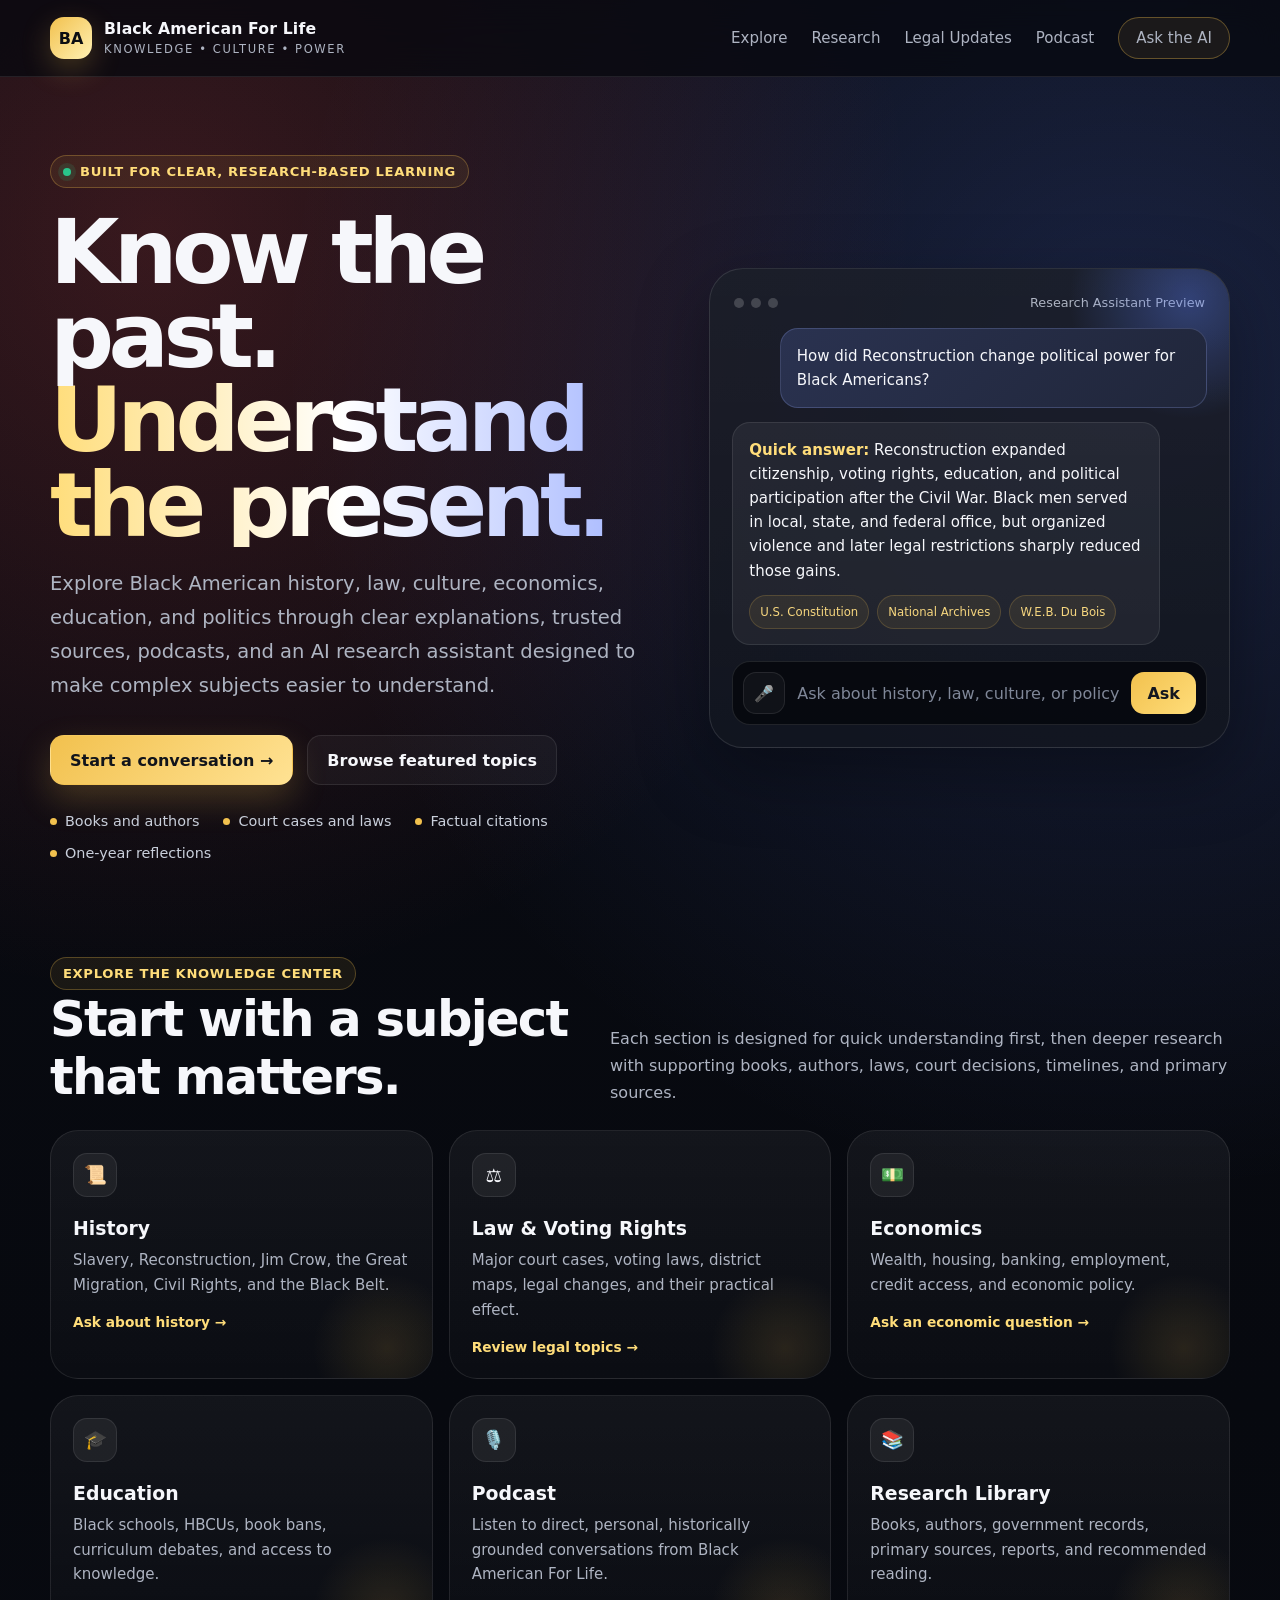
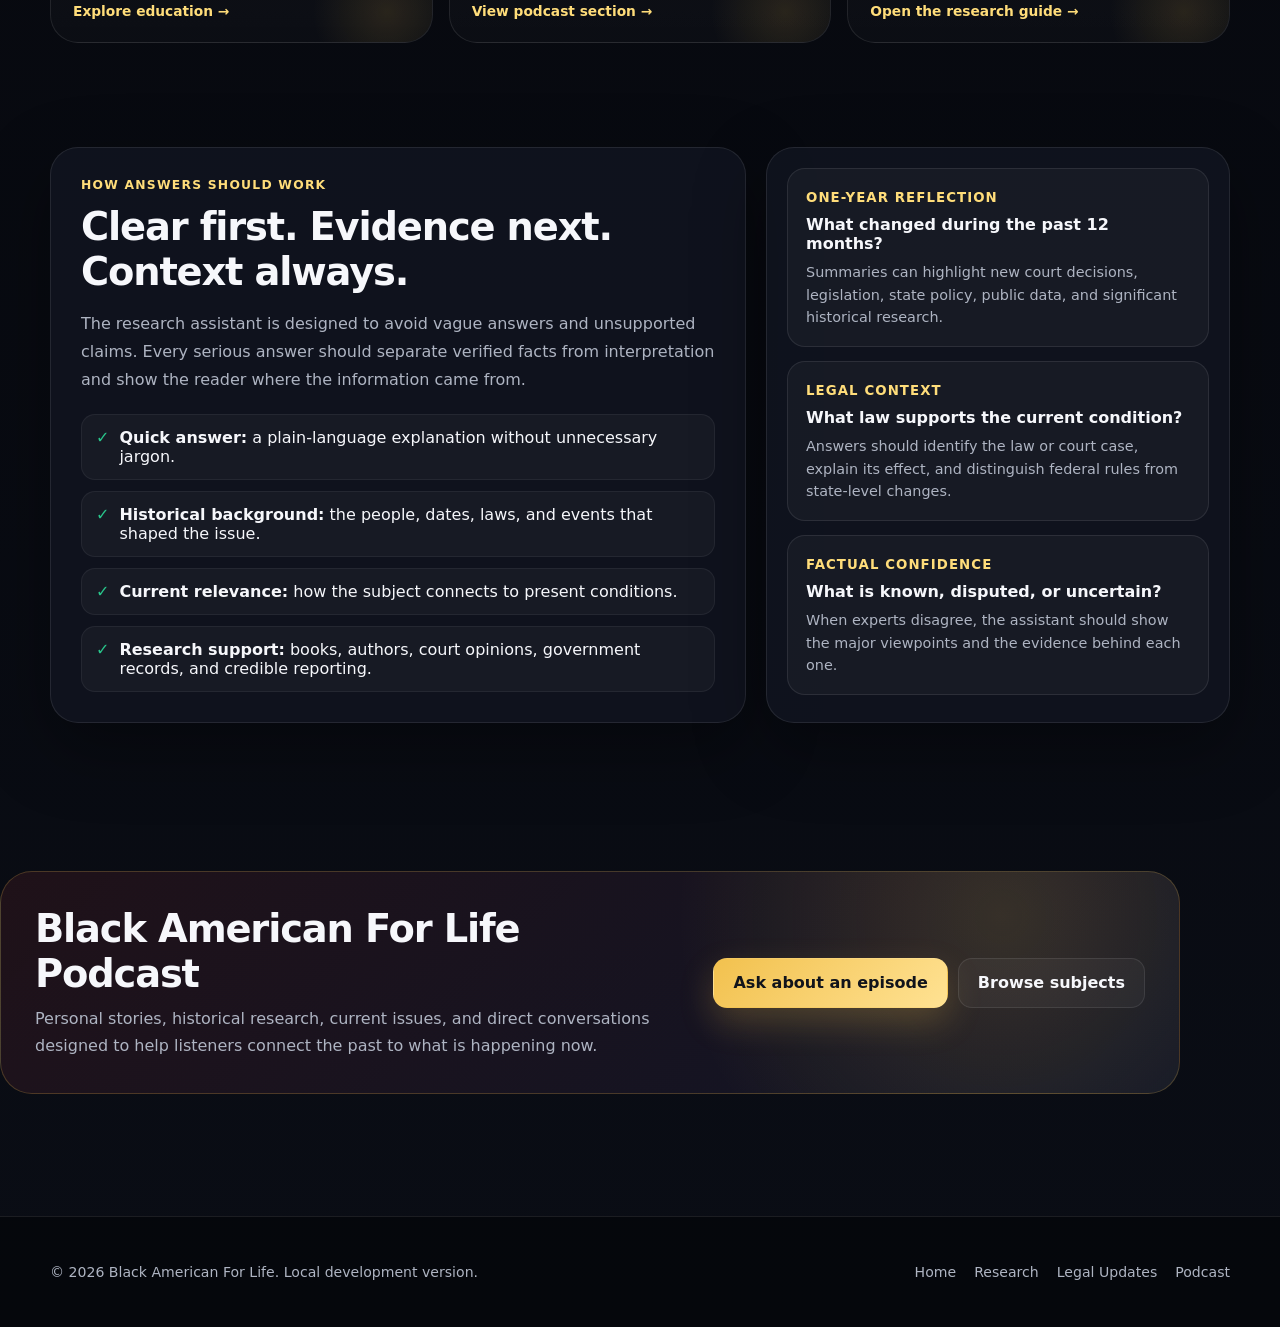
==== index.html @ 3a3b446d "initial ba4l website" ====
<!DOCTYPE html>
<html lang="en">
<head>
    <meta charset="UTF-8">
    <meta name="viewport" content="width=device-width, initial-scale=1.0">
    <meta name="description" content="Black American For Life — history, research, podcasts, law, culture, and community learning.">
    <title>Black American For Life</title>

    <style>
        :root {
            --bg: #07090f;
            --panel: rgba(17, 20, 31, 0.88);
            --panel-strong: #11141f;
            --panel-soft: #151928;
            --text: #f6f7fb;
            --muted: #aeb4c2;
            --gold: #f2c14e;
            --gold-2: #ffdd7a;
            --red: #e24a4a;
            --green: #29c58b;
            --blue: #5f83ff;
            --line: rgba(255, 255, 255, 0.09);
            --shadow: 0 24px 70px rgba(0, 0, 0, 0.35);
            --radius-lg: 28px;
            --radius-md: 18px;
            --radius-sm: 12px;
        }

        * { box-sizing: border-box; }
        html { scroll-behavior: smooth; }

        body {
            margin: 0;
            min-height: 100vh;
            color: var(--text);
            font-family: Inter, ui-sans-serif, system-ui, -apple-system, BlinkMacSystemFont, "Segoe UI", sans-serif;
            background:
                radial-gradient(circle at 12% 8%, rgba(226, 74, 74, 0.22), transparent 26%),
                radial-gradient(circle at 88% 12%, rgba(95, 131, 255, 0.20), transparent 30%),
                linear-gradient(180deg, #090b12 0%, #07090f 48%, #0a0d15 100%);
            overflow-x: hidden;
        }

        body::before {
            content: "";
            position: fixed;
            inset: 0;
            pointer-events: none;
            opacity: 0.20;
            background-image:
                linear-gradient(rgba(255,255,255,0.025) 1px, transparent 1px),
                linear-gradient(90deg, rgba(255,255,255,0.025) 1px, transparent 1px);
            background-size: 34px 34px;
            mask-image: linear-gradient(to bottom, black, transparent 82%);
        }

        a { color: inherit; }
        button, input, textarea { font: inherit; }
        button { cursor: pointer; }

        .site-shell {
            width: min(1180px, calc(100% - 32px));
            margin: 0 auto;
        }

        .topbar {
            position: sticky;
            top: 0;
            z-index: 50;
            backdrop-filter: blur(18px);
            background: rgba(7, 9, 15, 0.76);
            border-bottom: 1px solid var(--line);
        }

        .nav-wrap {
            min-height: 76px;
            display: flex;
            align-items: center;
            justify-content: space-between;
            gap: 24px;
        }

        .brand {
            display: flex;
            align-items: center;
            gap: 12px;
            text-decoration: none;
            min-width: 0;
        }

        .brand-mark {
            width: 42px;
            height: 42px;
            border-radius: 14px;
            display: grid;
            place-items: center;
            font-weight: 900;
            color: #0b0d12;
            background: linear-gradient(135deg, var(--gold), #fff1b3);
            box-shadow: 0 10px 30px rgba(242, 193, 78, 0.24);
        }

        .brand-copy {
            display: flex;
            flex-direction: column;
            line-height: 1.05;
        }

        .brand-copy strong {
            font-size: 0.98rem;
            letter-spacing: 0.01em;
        }

        .brand-copy span {
            margin-top: 5px;
            font-size: 0.72rem;
            color: var(--muted);
            letter-spacing: 0.14em;
            text-transform: uppercase;
        }

        .nav-links {
            display: flex;
            align-items: center;
            gap: 24px;
        }

        .nav-links a {
            color: var(--muted);
            text-decoration: none;
            font-size: 0.94rem;
            transition: 0.2s ease;
        }

        .nav-links a:hover { color: var(--text); }

        .nav-button {
            border: 1px solid rgba(242, 193, 78, 0.34);
            color: var(--gold-2);
            background: rgba(242, 193, 78, 0.08);
            border-radius: 999px;
            padding: 11px 17px;
        }

        .hero { padding: 78px 0 44px; }

        .hero-grid {
            display: grid;
            grid-template-columns: 1.08fr 0.92fr;
            align-items: center;
            gap: 48px;
        }

        .eyebrow {
            display: inline-flex;
            align-items: center;
            gap: 9px;
            padding: 8px 12px;
            border: 1px solid rgba(242, 193, 78, 0.28);
            background: rgba(242, 193, 78, 0.08);
            border-radius: 999px;
            color: var(--gold-2);
            font-size: 0.82rem;
            font-weight: 700;
            letter-spacing: 0.05em;
            text-transform: uppercase;
        }

        .eyebrow-dot {
            width: 8px;
            height: 8px;
            border-radius: 50%;
            background: var(--green);
            box-shadow: 0 0 0 5px rgba(41, 197, 139, 0.13);
        }

        h1 {
            margin: 22px 0 20px;
            font-size: clamp(3rem, 7vw, 6.6rem);
            line-height: 0.94;
            letter-spacing: -0.062em;
            max-width: 880px;
        }

        .headline-highlight {
            display: block;
            color: transparent;
            background: linear-gradient(90deg, var(--gold-2), #ffffff 48%, #9eb1ff 100%);
            background-clip: text;
            -webkit-background-clip: text;
        }

        .hero-copy p {
            max-width: 690px;
            color: var(--muted);
            font-size: clamp(1rem, 2vw, 1.22rem);
            line-height: 1.75;
            margin: 0;
        }

        .hero-actions {
            display: flex;
            flex-wrap: wrap;
            gap: 14px;
            margin-top: 32px;
        }

        .primary-button,
        .secondary-button {
            min-height: 50px;
            border-radius: 14px;
            padding: 0 19px;
            border: 1px solid transparent;
            display: inline-flex;
            align-items: center;
            justify-content: center;
            gap: 10px;
            text-decoration: none;
            font-weight: 800;
            transition: 0.22s ease;
        }

        .primary-button {
            color: #11141b;
            background: linear-gradient(135deg, var(--gold), #ffe293);
            box-shadow: 0 14px 34px rgba(242, 193, 78, 0.22);
        }

        .primary-button:hover { transform: translateY(-2px); }

        .secondary-button {
            color: var(--text);
            background: rgba(255, 255, 255, 0.04);
            border-color: var(--line);
        }

        .secondary-button:hover { background: rgba(255, 255, 255, 0.08); }

        .mini-proof {
            display: flex;
            flex-wrap: wrap;
            gap: 16px 24px;
            margin-top: 28px;
            color: #c9cfdb;
            font-size: 0.9rem;
        }

        .mini-proof span {
            display: inline-flex;
            align-items: center;
            gap: 8px;
        }

        .mini-proof i {
            width: 7px;
            height: 7px;
            border-radius: 50%;
            background: var(--gold);
        }

        .spotlight-card {
            position: relative;
            border: 1px solid rgba(255, 255, 255, 0.11);
            border-radius: 34px;
            background:
                linear-gradient(180deg, rgba(255,255,255,0.055), rgba(255,255,255,0.018)),
                rgba(13, 16, 26, 0.82);
            box-shadow: var(--shadow);
            padding: 22px;
            overflow: hidden;
        }

        .spotlight-card::before {
            content: "";
            position: absolute;
            width: 260px;
            height: 260px;
            right: -90px;
            top: -100px;
            border-radius: 50%;
            background: radial-gradient(circle, rgba(95, 131, 255, 0.35), transparent 65%);
        }

        .window-bar {
            display: flex;
            align-items: center;
            justify-content: space-between;
            gap: 16px;
            padding: 4px 2px 18px;
        }

        .window-dots { display: flex; gap: 7px; }

        .window-dots span {
            width: 10px;
            height: 10px;
            border-radius: 50%;
            background: rgba(255,255,255,0.18);
        }

        .window-status {
            color: var(--muted);
            font-size: 0.8rem;
        }

        .chat-preview {
            position: relative;
            z-index: 2;
            display: grid;
            gap: 14px;
        }

        .message {
            max-width: 90%;
            border-radius: 18px;
            padding: 15px 16px;
            line-height: 1.6;
            font-size: 0.94rem;
        }

        .message.user {
            justify-self: end;
            background: linear-gradient(135deg, #2a3250, #20263a);
            border: 1px solid rgba(158,177,255,0.22);
        }

        .message.ai {
            justify-self: start;
            background: rgba(255,255,255,0.055);
            border: 1px solid var(--line);
        }

        .message.ai strong { color: var(--gold-2); }

        .source-line {
            display: flex;
            flex-wrap: wrap;
            gap: 8px;
            margin-top: 12px;
        }

        .source-chip {
            display: inline-flex;
            align-items: center;
            padding: 7px 10px;
            border-radius: 999px;
            background: rgba(242,193,78,0.08);
            border: 1px solid rgba(242,193,78,0.18);
            color: #f7d77f;
            font-size: 0.73rem;
        }

        .chat-dock {
            margin-top: 16px;
            display: grid;
            grid-template-columns: auto 1fr auto;
            gap: 10px;
            align-items: center;
            border: 1px solid rgba(255,255,255,0.11);
            border-radius: 18px;
            background: rgba(6,8,14,0.88);
            padding: 10px;
        }

        .icon-button {
            width: 42px;
            height: 42px;
            display: grid;
            place-items: center;
            border-radius: 13px;
            border: 1px solid var(--line);
            background: rgba(255,255,255,0.04);
            color: var(--text);
        }

        .chat-dock input {
            width: 100%;
            min-width: 0;
            border: 0;
            outline: 0;
            color: var(--text);
            background: transparent;
        }

        .chat-dock input::placeholder { color: #7f8798; }

        .send-button {
            border: 0;
            min-height: 42px;
            border-radius: 13px;
            padding: 0 16px;
            color: #14171f;
            font-weight: 900;
            background: linear-gradient(135deg, var(--gold), var(--gold-2));
        }

        .section { padding: 52px 0; }

        .section-header {
            display: flex;
            align-items: end;
            justify-content: space-between;
            gap: 24px;
            margin-bottom: 24px;
        }

        .section-header h2 {
            margin: 0;
            font-size: clamp(1.8rem, 4vw, 3.1rem);
            letter-spacing: -0.035em;
        }

        .section-header p {
            max-width: 620px;
            color: var(--muted);
            line-height: 1.7;
            margin: 0;
        }

        .topic-grid {
            display: grid;
            grid-template-columns: repeat(3, 1fr);
            gap: 16px;
        }

        .topic-card {
            position: relative;
            min-height: 218px;
            padding: 22px;
            border-radius: var(--radius-lg);
            border: 1px solid var(--line);
            background: linear-gradient(180deg, rgba(255,255,255,0.05), rgba(255,255,255,0.02));
            overflow: hidden;
            transition: transform 0.22s ease, border-color 0.22s ease;
        }

        .topic-card:hover {
            transform: translateY(-5px);
            border-color: rgba(242,193,78,0.30);
        }

        .topic-card::after {
            content: "";
            position: absolute;
            right: -30px;
            bottom: -45px;
            width: 150px;
            height: 150px;
            border-radius: 50%;
            background: radial-gradient(circle, rgba(242,193,78,0.12), transparent 70%);
        }

        .topic-icon {
            width: 44px;
            height: 44px;
            border-radius: 14px;
            display: grid;
            place-items: center;
            background: rgba(255,255,255,0.06);
            border: 1px solid var(--line);
            font-size: 1.15rem;
        }

        .topic-card h3 {
            margin: 20px 0 9px;
            font-size: 1.18rem;
        }

        .topic-card p {
            margin: 0;
            color: var(--muted);
            line-height: 1.65;
            font-size: 0.94rem;
        }

        .topic-card a {
            display: inline-flex;
            margin-top: 16px;
            color: var(--gold-2);
            font-weight: 800;
            font-size: 0.86rem;
            text-decoration: none;
        }

        .feature-layout {
            display: grid;
            grid-template-columns: 1.2fr 0.8fr;
            gap: 20px;
        }

        .feature-panel {
            border: 1px solid var(--line);
            border-radius: var(--radius-lg);
            background: var(--panel);
            box-shadow: var(--shadow);
            overflow: hidden;
        }

        .feature-main { padding: 30px; }

        .feature-main .label {
            color: var(--gold-2);
            font-weight: 900;
            letter-spacing: 0.1em;
            text-transform: uppercase;
            font-size: 0.77rem;
        }

        .feature-main h3 {
            margin: 12px 0 13px;
            font-size: clamp(1.6rem, 3vw, 2.5rem);
            letter-spacing: -0.03em;
        }

        .feature-main p {
            color: var(--muted);
            line-height: 1.75;
        }

        .feature-list {
            display: grid;
            gap: 11px;
            margin-top: 20px;
        }

        .feature-list div {
            display: flex;
            gap: 10px;
            align-items: start;
            padding: 13px 14px;
            border-radius: 14px;
            background: rgba(255,255,255,0.035);
            border: 1px solid rgba(255,255,255,0.06);
        }

        .feature-list b { color: var(--green); }

        .update-stack {
            display: grid;
            gap: 14px;
            padding: 20px;
        }

        .update-card {
            border: 1px solid var(--line);
            border-radius: 18px;
            background: rgba(255,255,255,0.035);
            padding: 18px;
        }

        .update-card small {
            color: var(--gold-2);
            font-weight: 800;
            text-transform: uppercase;
            letter-spacing: 0.08em;
        }

        .update-card h4 {
            margin: 9px 0 8px;
            font-size: 1rem;
        }

        .update-card p {
            margin: 0;
            color: var(--muted);
            line-height: 1.55;
            font-size: 0.9rem;
        }

        .newsletter {
            margin: 44px 0 70px;
            border: 1px solid rgba(242,193,78,0.22);
            border-radius: 32px;
            padding: 34px;
            background:
                radial-gradient(circle at 85% 20%, rgba(242,193,78,0.16), transparent 32%),
                linear-gradient(135deg, rgba(226,74,74,0.10), rgba(95,131,255,0.08));
            display: grid;
            grid-template-columns: 1fr auto;
            align-items: center;
            gap: 28px;
        }

        .newsletter h2 {
            margin: 0 0 10px;
            font-size: clamp(1.7rem, 3vw, 2.7rem);
            letter-spacing: -0.03em;
        }

        .newsletter p {
            margin: 0;
            color: var(--muted);
            line-height: 1.65;
        }

        .newsletter-actions {
            display: flex;
            gap: 10px;
            flex-wrap: wrap;
        }

        footer {
            border-top: 1px solid var(--line);
            background: rgba(4, 6, 10, 0.74);
        }

        .footer-wrap {
            min-height: 110px;
            display: flex;
            justify-content: space-between;
            align-items: center;
            gap: 24px;
            color: var(--muted);
            font-size: 0.88rem;
        }

        .footer-links {
            display: flex;
            flex-wrap: wrap;
            gap: 18px;
        }

        .footer-links a {
            color: var(--muted);
            text-decoration: none;
        }

        .toast {
            position: fixed;
            right: 20px;
            bottom: 20px;
            max-width: 360px;
            padding: 14px 16px;
            border-radius: 14px;
            background: #141824;
            color: var(--text);
            border: 1px solid var(--line);
            box-shadow: var(--shadow);
            transform: translateY(120px);
            opacity: 0;
            transition: 0.25s ease;
            z-index: 100;
        }

        .toast.show {
            transform: translateY(0);
            opacity: 1;
        }

        @media (max-width: 980px) {
            .hero-grid, .feature-layout { grid-template-columns: 1fr; }
            .hero { padding-top: 54px; }
            .topic-grid { grid-template-columns: repeat(2, 1fr); }
            .newsletter { grid-template-columns: 1fr; }
        }

        @media (max-width: 760px) {
            .nav-links a:not(.nav-button) { display: none; }
            .brand-copy span { display: none; }
            .section-header { align-items: start; flex-direction: column; }
            .topic-grid { grid-template-columns: 1fr; }
            h1 { font-size: clamp(3rem, 16vw, 5rem); }
            .hero-actions { align-items: stretch; flex-direction: column; }
            .primary-button, .secondary-button { width: 100%; }
            .newsletter { padding: 25px; }
            .newsletter-actions { flex-direction: column; }
            .newsletter-actions a { width: 100%; }
            .footer-wrap {
                padding: 26px 0;
                align-items: flex-start;
                flex-direction: column;
            }
        }

        @media (max-width: 520px) {
            .site-shell { width: min(100% - 22px, 1180px); }
            .spotlight-card { padding: 14px; border-radius: 24px; }
            .message { max-width: 96%; }
            .chat-dock { grid-template-columns: auto 1fr; }
            .send-button {
                grid-column: 1 / -1;
                width: 100%;
            }
            .feature-main { padding: 22px; }
        }
    </style>
</head>

<body>
    <header class="topbar">
        <div class="site-shell nav-wrap">
            <a class="brand" href="#top" aria-label="Black American For Life home">
                <div class="brand-mark">BA</div>
                <div class="brand-copy">
                    <strong>Black American For Life</strong>
                    <span>Knowledge • Culture • Power</span>
                </div>
            </a>

            <nav class="nav-links" aria-label="Main navigation">
                <a href="#explore">Explore</a>
                <a href="#research">Research</a>
                <a href="#updates">Legal Updates</a>
                <a href="#podcast">Podcast</a>
                <a class="nav-button" href="#assistant">Ask the AI</a>
            </nav>
        </div>
    </header>

    <main id="top">
        <section class="hero">
            <div class="site-shell hero-grid">
                <div class="hero-copy">
                    <div class="eyebrow">
                        <span class="eyebrow-dot"></span>
                        Built for clear, research-based learning
                    </div>

                    <h1>
                        Know the past.
                        <span class="headline-highlight">Understand the present.</span>
                    </h1>

                    <p>
                        Explore Black American history, law, culture, economics, education, and politics through clear explanations, trusted sources, podcasts, and an AI research assistant designed to make complex subjects easier to understand.
                    </p>

                    <div class="hero-actions">
                        <a class="primary-button" href="#assistant">Start a conversation →</a>
                        <a class="secondary-button" href="#explore">Browse featured topics</a>
                    </div>

                    <div class="mini-proof">
                        <span><i></i> Books and authors</span>
                        <span><i></i> Court cases and laws</span>
                        <span><i></i> Factual citations</span>
                        <span><i></i> One-year reflections</span>
                    </div>
                </div>

                <div class="spotlight-card" id="assistant">
                    <div class="window-bar">
                        <div class="window-dots">
                            <span></span><span></span><span></span>
                        </div>
                        <div class="window-status">Research Assistant Preview</div>
                    </div>

                    <div class="chat-preview">
                        <div class="message user">
                            How did Reconstruction change political power for Black Americans?
                        </div>

                        <div class="message ai">
                            <strong>Quick answer:</strong> Reconstruction expanded citizenship, voting rights, education, and political participation after the Civil War. Black men served in local, state, and federal office, but organized violence and later legal restrictions sharply reduced those gains.
                            <div class="source-line">
                                <span class="source-chip">U.S. Constitution</span>
                                <span class="source-chip">National Archives</span>
                                <span class="source-chip">W.E.B. Du Bois</span>
                            </div>
                        </div>
                    </div>

                    <div class="chat-dock">
                        <button class="icon-button" id="voiceButton" type="button" aria-label="Use voice input">🎤</button>
                        <input id="questionInput" type="text" placeholder="Ask about history, law, culture, or policy...">
                        <button class="send-button" id="askButton" type="button">Ask</button>
                    </div>
                </div>
            </div>
        </section>

        <section class="section" id="explore">
            <div class="site-shell">
                <div class="section-header">
                    <div>
                        <div class="eyebrow">Explore the knowledge center</div>
                        <h2>Start with a subject that matters.</h2>
                    </div>
                    <p>
                        Each section is designed for quick understanding first, then deeper research with supporting books, authors, laws, court decisions, timelines, and primary sources.
                    </p>
                </div>

                <div class="topic-grid">
                    <article class="topic-card">
                        <div class="topic-icon">📜</div>
                        <h3>History</h3>
                        <p>Slavery, Reconstruction, Jim Crow, the Great Migration, Civil Rights, and the Black Belt.</p>
                        <a href="#assistant">Ask about history →</a>
                    </article>

                    <article class="topic-card">
                        <div class="topic-icon">⚖️</div>
                        <h3>Law & Voting Rights</h3>
                        <p>Major court cases, voting laws, district maps, legal changes, and their practical effect.</p>
                        <a href="#updates">Review legal topics →</a>
                    </article>

                    <article class="topic-card">
                        <div class="topic-icon">💵</div>
                        <h3>Economics</h3>
                        <p>Wealth, housing, banking, employment, credit access, and economic policy.</p>
                        <a href="#assistant">Ask an economic question →</a>
                    </article>

                    <article class="topic-card">
                        <div class="topic-icon">🎓</div>
                        <h3>Education</h3>
                        <p>Black schools, HBCUs, book bans, curriculum debates, and access to knowledge.</p>
                        <a href="#assistant">Explore education →</a>
                    </article>

                    <article class="topic-card">
                        <div class="topic-icon">🎙️</div>
                        <h3>Podcast</h3>
                        <p>Listen to direct, personal, historically grounded conversations from Black American For Life.</p>
                        <a href="#podcast">View podcast section →</a>
                    </article>

                    <article class="topic-card">
                        <div class="topic-icon">📚</div>
                        <h3>Research Library</h3>
                        <p>Books, authors, government records, primary sources, reports, and recommended reading.</p>
                        <a href="#research">Open the research guide →</a>
                    </article>
                </div>
            </div>
        </section>

        <section class="section" id="research">
            <div class="site-shell feature-layout">
                <article class="feature-panel feature-main">
                    <div class="label">How answers should work</div>
                    <h3>Clear first. Evidence next. Context always.</h3>
                    <p>
                        The research assistant is designed to avoid vague answers and unsupported claims. Every serious answer should separate verified facts from interpretation and show the reader where the information came from.
                    </p>

                    <div class="feature-list">
                        <div><b>✓</b><span><strong>Quick answer:</strong> a plain-language explanation without unnecessary jargon.</span></div>
                        <div><b>✓</b><span><strong>Historical background:</strong> the people, dates, laws, and events that shaped the issue.</span></div>
                        <div><b>✓</b><span><strong>Current relevance:</strong> how the subject connects to present conditions.</span></div>
                        <div><b>✓</b><span><strong>Research support:</strong> books, authors, court opinions, government records, and credible reporting.</span></div>
                    </div>
                </article>

                <aside class="feature-panel" id="updates">
                    <div class="update-stack">
                        <article class="update-card">
                            <small>One-year reflection</small>
                            <h4>What changed during the past 12 months?</h4>
                            <p>Summaries can highlight new court decisions, legislation, state policy, public data, and significant historical research.</p>
                        </article>

                        <article class="update-card">
                            <small>Legal context</small>
                            <h4>What law supports the current condition?</h4>
                            <p>Answers should identify the law or court case, explain its effect, and distinguish federal rules from state-level changes.</p>
                        </article>

                        <article class="update-card">
                            <small>Factual confidence</small>
                            <h4>What is known, disputed, or uncertain?</h4>
                            <p>When experts disagree, the assistant should show the major viewpoints and the evidence behind each one.</p>
                        </article>
                    </div>
                </aside>
            </div>
        </section>

        <section class="section" id="podcast">
            <div class="site-shell newsletter">
                <div>
                    <h2>Black American For Life Podcast</h2>
                    <p>
                        Personal stories, historical research, current issues, and direct conversations designed to help listeners connect the past to what is happening now.
                    </p>
                </div>

                <div class="newsletter-actions">
                    <a class="primary-button" href="#assistant">Ask about an episode</a>
                    <a class="secondary-button" href="#explore">Browse subjects</a>
                </div>
            </div>
        </section>
    </main>

    <footer>
        <div class="site-shell footer-wrap">
            <div>© 2026 Black American For Life. Local development version.</div>
            <div class="footer-links">
                <a href="#top">Home</a>
                <a href="#research">Research</a>
                <a href="#updates">Legal Updates</a>
                <a href="#podcast">Podcast</a>
            </div>
        </div>
    </footer>

    <div class="toast" id="toast" role="status" aria-live="polite"></div>

    <script>
        const input = document.getElementById("questionInput");
        const askButton = document.getElementById("askButton");
        const voiceButton = document.getElementById("voiceButton");
        const toast = document.getElementById("toast");

        function showToast(message) {
            toast.textContent = message;
            toast.classList.add("show");

            window.clearTimeout(showToast.timer);
            showToast.timer = window.setTimeout(() => {
                toast.classList.remove("show");
            }, 3200);
        }

        function submitQuestion() {
            const question = input.value.trim();

            if (!question) {
                showToast("Please type or speak a question first.");
                input.focus();
                return;
            }

            showToast("Your question was captured. The AI connection will be added in the next version.");
        }

        askButton.addEventListener("click", submitQuestion);

        input.addEventListener("keydown", (event) => {
            if (event.key === "Enter") {
                submitQuestion();
            }
        });

        voiceButton.addEventListener("click", () => {
            const SpeechRecognition = window.SpeechRecognition || window.webkitSpeechRecognition;

            if (!SpeechRecognition) {
                showToast("Voice input is not supported in this browser.");
                return;
            }

            const recognition = new SpeechRecognition();
            recognition.lang = "en-US";
            recognition.interimResults = false;
            recognition.maxAlternatives = 1;

            voiceButton.textContent = "●";
            showToast("Listening... speak your question.");

            recognition.start();

            recognition.onresult = (event) => {
                input.value = event.results[0][0].transcript;
                showToast("Voice question captured.");
            };

            recognition.onerror = () => {
                showToast("Voice input could not be completed.");
            };

            recognition.onend = () => {
                voiceButton.textContent = "🎤";
            };
        });
    </script>
</body>
</html>
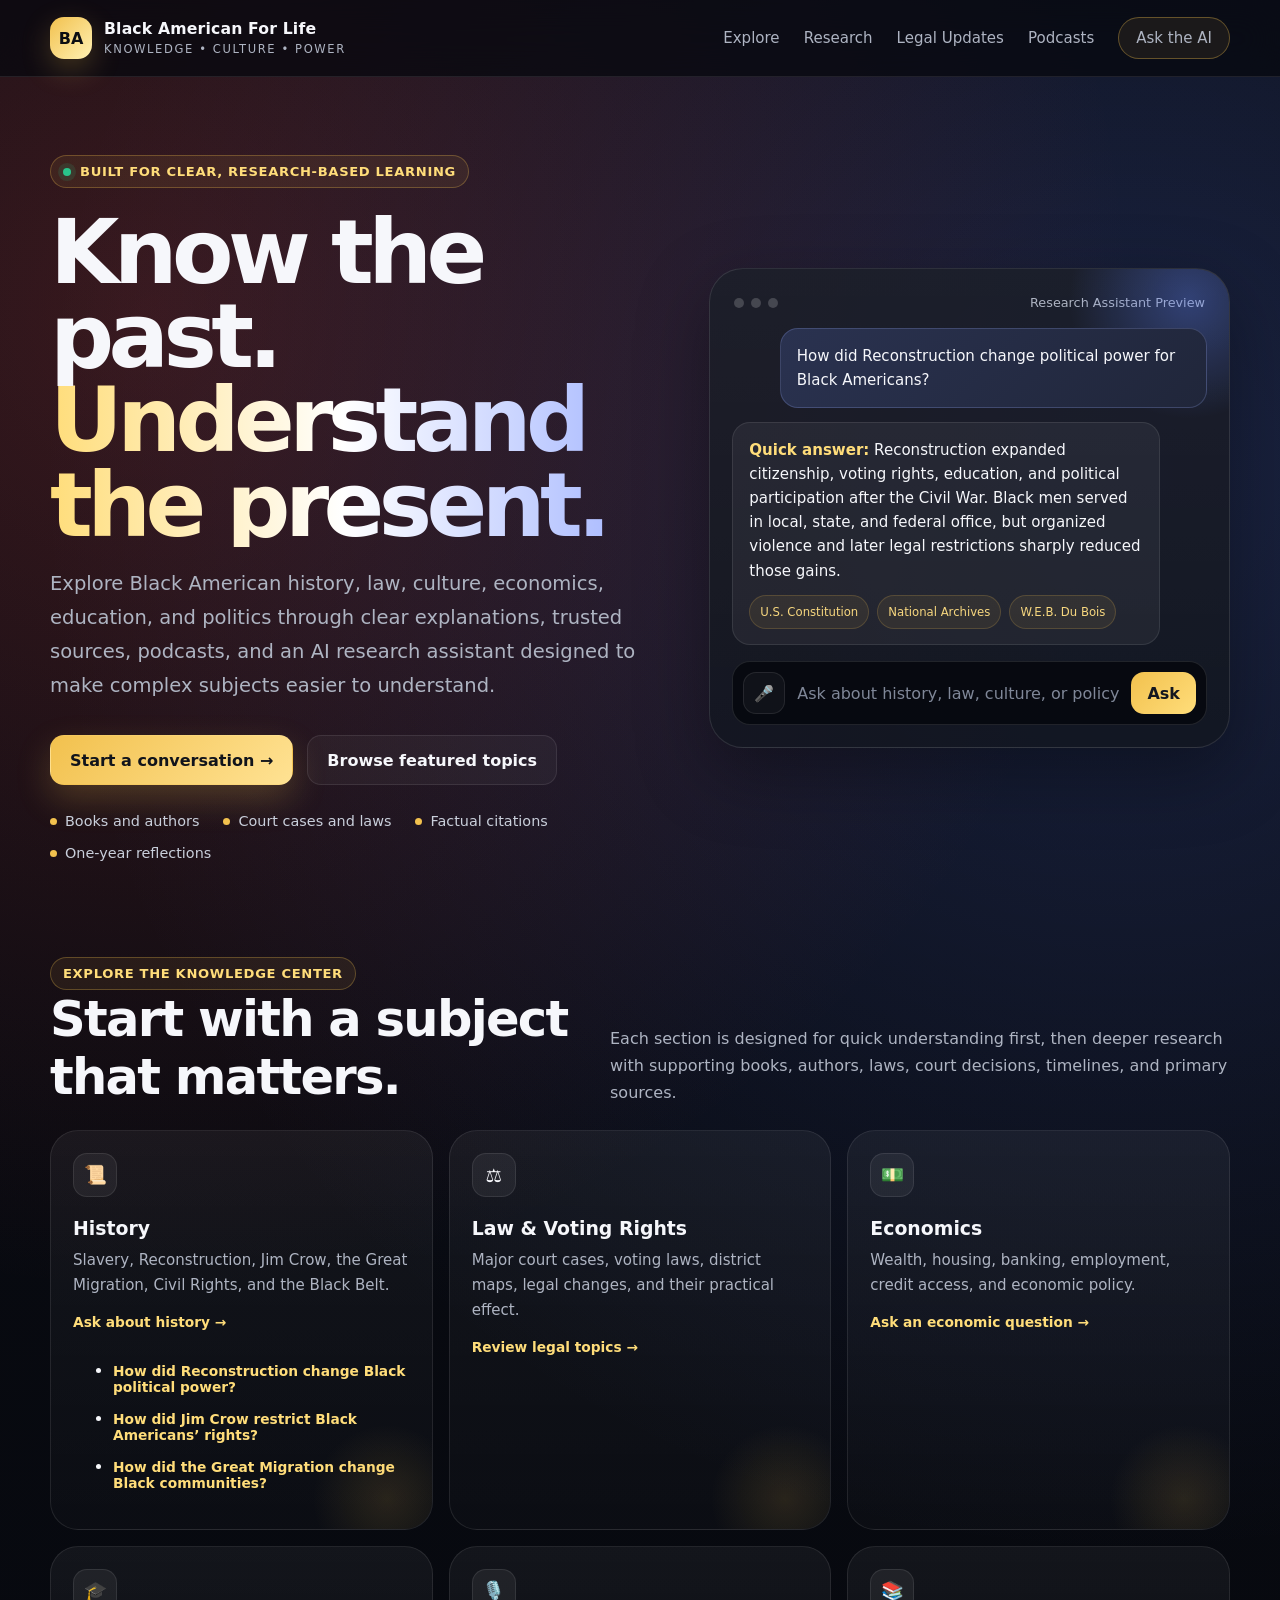
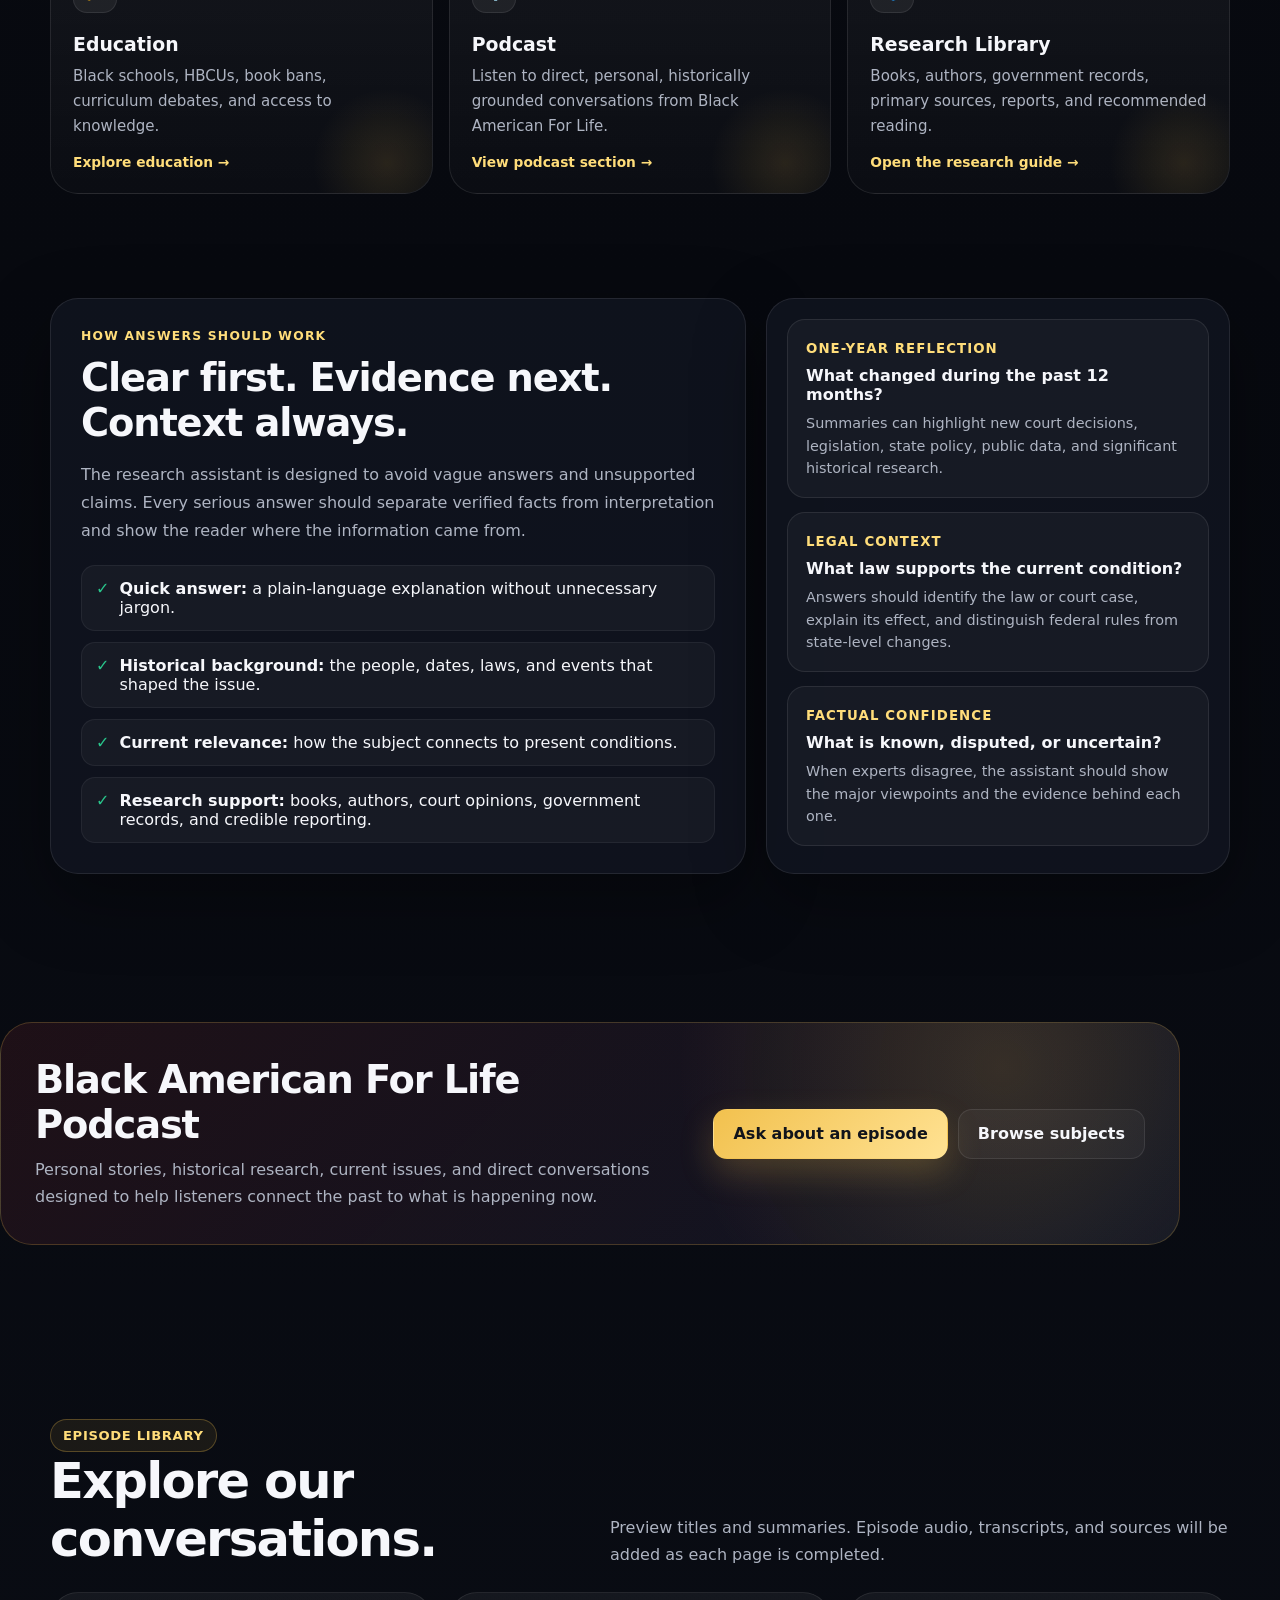
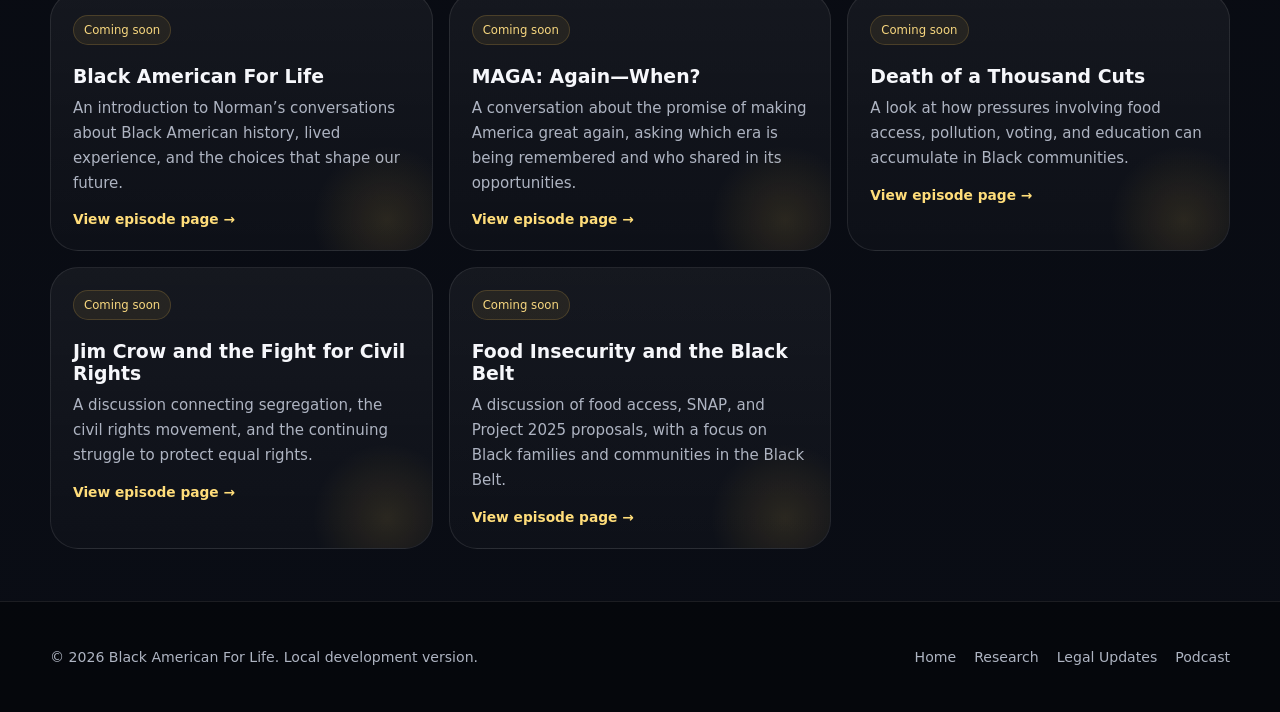
==== commit 67a11359: "Add BA4L episode previews and history prompts: index.html" ====
--- a/index.html
+++ b/index.html
@@ -1,691 +1,16 @@
 <!DOCTYPE html>
 <html lang="en">
-<head>
+<head>    
+    <link rel="stylesheet" href="css/style.css">
+   
+
     <meta charset="UTF-8">
     <meta name="viewport" content="width=device-width, initial-scale=1.0">
     <meta name="description" content="Black American For Life — history, research, podcasts, law, culture, and community learning.">
     <title>Black American For Life</title>
 
-    <style>
-        :root {
-            --bg: #07090f;
-            --panel: rgba(17, 20, 31, 0.88);
-            --panel-strong: #11141f;
-            --panel-soft: #151928;
-            --text: #f6f7fb;
-            --muted: #aeb4c2;
-            --gold: #f2c14e;
-            --gold-2: #ffdd7a;
-            --red: #e24a4a;
-            --green: #29c58b;
-            --blue: #5f83ff;
-            --line: rgba(255, 255, 255, 0.09);
-            --shadow: 0 24px 70px rgba(0, 0, 0, 0.35);
-            --radius-lg: 28px;
-            --radius-md: 18px;
-            --radius-sm: 12px;
-        }
-
-        * { box-sizing: border-box; }
-        html { scroll-behavior: smooth; }
-
-        body {
-            margin: 0;
-            min-height: 100vh;
-            color: var(--text);
-            font-family: Inter, ui-sans-serif, system-ui, -apple-system, BlinkMacSystemFont, "Segoe UI", sans-serif;
-            background:
-                radial-gradient(circle at 12% 8%, rgba(226, 74, 74, 0.22), transparent 26%),
-                radial-gradient(circle at 88% 12%, rgba(95, 131, 255, 0.20), transparent 30%),
-                linear-gradient(180deg, #090b12 0%, #07090f 48%, #0a0d15 100%);
-            overflow-x: hidden;
-        }
-
-        body::before {
-            content: "";
-            position: fixed;
-            inset: 0;
-            pointer-events: none;
-            opacity: 0.20;
-            background-image:
-                linear-gradient(rgba(255,255,255,0.025) 1px, transparent 1px),
-                linear-gradient(90deg, rgba(255,255,255,0.025) 1px, transparent 1px);
-            background-size: 34px 34px;
-            mask-image: linear-gradient(to bottom, black, transparent 82%);
-        }
-
-        a { color: inherit; }
-        button, input, textarea { font: inherit; }
-        button { cursor: pointer; }
-
-        .site-shell {
-            width: min(1180px, calc(100% - 32px));
-            margin: 0 auto;
-        }
-
-        .topbar {
-            position: sticky;
-            top: 0;
-            z-index: 50;
-            backdrop-filter: blur(18px);
-            background: rgba(7, 9, 15, 0.76);
-            border-bottom: 1px solid var(--line);
-        }
-
-        .nav-wrap {
-            min-height: 76px;
-            display: flex;
-            align-items: center;
-            justify-content: space-between;
-            gap: 24px;
-        }
-
-        .brand {
-            display: flex;
-            align-items: center;
-            gap: 12px;
-            text-decoration: none;
-            min-width: 0;
-        }
-
-        .brand-mark {
-            width: 42px;
-            height: 42px;
-            border-radius: 14px;
-            display: grid;
-            place-items: center;
-            font-weight: 900;
-            color: #0b0d12;
-            background: linear-gradient(135deg, var(--gold), #fff1b3);
-            box-shadow: 0 10px 30px rgba(242, 193, 78, 0.24);
-        }
-
-        .brand-copy {
-            display: flex;
-            flex-direction: column;
-            line-height: 1.05;
-        }
-
-        .brand-copy strong {
-            font-size: 0.98rem;
-            letter-spacing: 0.01em;
-        }
-
-        .brand-copy span {
-            margin-top: 5px;
-            font-size: 0.72rem;
-            color: var(--muted);
-            letter-spacing: 0.14em;
-            text-transform: uppercase;
-        }
-
-        .nav-links {
-            display: flex;
-            align-items: center;
-            gap: 24px;
-        }
-
-        .nav-links a {
-            color: var(--muted);
-            text-decoration: none;
-            font-size: 0.94rem;
-            transition: 0.2s ease;
-        }
-
-        .nav-links a:hover { color: var(--text); }
-
-        .nav-button {
-            border: 1px solid rgba(242, 193, 78, 0.34);
-            color: var(--gold-2);
-            background: rgba(242, 193, 78, 0.08);
-            border-radius: 999px;
-            padding: 11px 17px;
-        }
-
-        .hero { padding: 78px 0 44px; }
-
-        .hero-grid {
-            display: grid;
-            grid-template-columns: 1.08fr 0.92fr;
-            align-items: center;
-            gap: 48px;
-        }
-
-        .eyebrow {
-            display: inline-flex;
-            align-items: center;
-            gap: 9px;
-            padding: 8px 12px;
-            border: 1px solid rgba(242, 193, 78, 0.28);
-            background: rgba(242, 193, 78, 0.08);
-            border-radius: 999px;
-            color: var(--gold-2);
-            font-size: 0.82rem;
-            font-weight: 700;
-            letter-spacing: 0.05em;
-            text-transform: uppercase;
-        }
-
-        .eyebrow-dot {
-            width: 8px;
-            height: 8px;
-            border-radius: 50%;
-            background: var(--green);
-            box-shadow: 0 0 0 5px rgba(41, 197, 139, 0.13);
-        }
-
-        h1 {
-            margin: 22px 0 20px;
-            font-size: clamp(3rem, 7vw, 6.6rem);
-            line-height: 0.94;
-            letter-spacing: -0.062em;
-            max-width: 880px;
-        }
-
-        .headline-highlight {
-            display: block;
-            color: transparent;
-            background: linear-gradient(90deg, var(--gold-2), #ffffff 48%, #9eb1ff 100%);
-            background-clip: text;
-            -webkit-background-clip: text;
-        }
-
-        .hero-copy p {
-            max-width: 690px;
-            color: var(--muted);
-            font-size: clamp(1rem, 2vw, 1.22rem);
-            line-height: 1.75;
-            margin: 0;
-        }
-
-        .hero-actions {
-            display: flex;
-            flex-wrap: wrap;
-            gap: 14px;
-            margin-top: 32px;
-        }
-
-        .primary-button,
-        .secondary-button {
-            min-height: 50px;
-            border-radius: 14px;
-            padding: 0 19px;
-            border: 1px solid transparent;
-            display: inline-flex;
-            align-items: center;
-            justify-content: center;
-            gap: 10px;
-            text-decoration: none;
-            font-weight: 800;
-            transition: 0.22s ease;
-        }
-
-        .primary-button {
-            color: #11141b;
-            background: linear-gradient(135deg, var(--gold), #ffe293);
-            box-shadow: 0 14px 34px rgba(242, 193, 78, 0.22);
-        }
-
-        .primary-button:hover { transform: translateY(-2px); }
-
-        .secondary-button {
-            color: var(--text);
-            background: rgba(255, 255, 255, 0.04);
-            border-color: var(--line);
-        }
-
-        .secondary-button:hover { background: rgba(255, 255, 255, 0.08); }
-
-        .mini-proof {
-            display: flex;
-            flex-wrap: wrap;
-            gap: 16px 24px;
-            margin-top: 28px;
-            color: #c9cfdb;
-            font-size: 0.9rem;
-        }
-
-        .mini-proof span {
-            display: inline-flex;
-            align-items: center;
-            gap: 8px;
-        }
-
-        .mini-proof i {
-            width: 7px;
-            height: 7px;
-            border-radius: 50%;
-            background: var(--gold);
-        }
-
-        .spotlight-card {
-            position: relative;
-            border: 1px solid rgba(255, 255, 255, 0.11);
-            border-radius: 34px;
-            background:
-                linear-gradient(180deg, rgba(255,255,255,0.055), rgba(255,255,255,0.018)),
-                rgba(13, 16, 26, 0.82);
-            box-shadow: var(--shadow);
-            padding: 22px;
-            overflow: hidden;
-        }
-
-        .spotlight-card::before {
-            content: "";
-            position: absolute;
-            width: 260px;
-            height: 260px;
-            right: -90px;
-            top: -100px;
-            border-radius: 50%;
-            background: radial-gradient(circle, rgba(95, 131, 255, 0.35), transparent 65%);
-        }
-
-        .window-bar {
-            display: flex;
-            align-items: center;
-            justify-content: space-between;
-            gap: 16px;
-            padding: 4px 2px 18px;
-        }
-
-        .window-dots { display: flex; gap: 7px; }
-
-        .window-dots span {
-            width: 10px;
-            height: 10px;
-            border-radius: 50%;
-            background: rgba(255,255,255,0.18);
-        }
-
-        .window-status {
-            color: var(--muted);
-            font-size: 0.8rem;
-        }
-
-        .chat-preview {
-            position: relative;
-            z-index: 2;
-            display: grid;
-            gap: 14px;
-        }
-
-        .message {
-            max-width: 90%;
-            border-radius: 18px;
-            padding: 15px 16px;
-            line-height: 1.6;
-            font-size: 0.94rem;
-        }
-
-        .message.user {
-            justify-self: end;
-            background: linear-gradient(135deg, #2a3250, #20263a);
-            border: 1px solid rgba(158,177,255,0.22);
-        }
-
-        .message.ai {
-            justify-self: start;
-            background: rgba(255,255,255,0.055);
-            border: 1px solid var(--line);
-        }
-
-        .message.ai strong { color: var(--gold-2); }
-
-        .source-line {
-            display: flex;
-            flex-wrap: wrap;
-            gap: 8px;
-            margin-top: 12px;
-        }
-
-        .source-chip {
-            display: inline-flex;
-            align-items: center;
-            padding: 7px 10px;
-            border-radius: 999px;
-            background: rgba(242,193,78,0.08);
-            border: 1px solid rgba(242,193,78,0.18);
-            color: #f7d77f;
-            font-size: 0.73rem;
-        }
-
-        .chat-dock {
-            margin-top: 16px;
-            display: grid;
-            grid-template-columns: auto 1fr auto;
-            gap: 10px;
-            align-items: center;
-            border: 1px solid rgba(255,255,255,0.11);
-            border-radius: 18px;
-            background: rgba(6,8,14,0.88);
-            padding: 10px;
-        }
-
-        .icon-button {
-            width: 42px;
-            height: 42px;
-            display: grid;
-            place-items: center;
-            border-radius: 13px;
-            border: 1px solid var(--line);
-            background: rgba(255,255,255,0.04);
-            color: var(--text);
-        }
-
-        .chat-dock input {
-            width: 100%;
-            min-width: 0;
-            border: 0;
-            outline: 0;
-            color: var(--text);
-            background: transparent;
-        }
-
-        .chat-dock input::placeholder { color: #7f8798; }
-
-        .send-button {
-            border: 0;
-            min-height: 42px;
-            border-radius: 13px;
-            padding: 0 16px;
-            color: #14171f;
-            font-weight: 900;
-            background: linear-gradient(135deg, var(--gold), var(--gold-2));
-        }
-
-        .section { padding: 52px 0; }
-
-        .section-header {
-            display: flex;
-            align-items: end;
-            justify-content: space-between;
-            gap: 24px;
-            margin-bottom: 24px;
-        }
-
-        .section-header h2 {
-            margin: 0;
-            font-size: clamp(1.8rem, 4vw, 3.1rem);
-            letter-spacing: -0.035em;
-        }
-
-        .section-header p {
-            max-width: 620px;
-            color: var(--muted);
-            line-height: 1.7;
-            margin: 0;
-        }
-
-        .topic-grid {
-            display: grid;
-            grid-template-columns: repeat(3, 1fr);
-            gap: 16px;
-        }
-
-        .topic-card {
-            position: relative;
-            min-height: 218px;
-            padding: 22px;
-            border-radius: var(--radius-lg);
-            border: 1px solid var(--line);
-            background: linear-gradient(180deg, rgba(255,255,255,0.05), rgba(255,255,255,0.02));
-            overflow: hidden;
-            transition: transform 0.22s ease, border-color 0.22s ease;
-        }
-
-        .topic-card:hover {
-            transform: translateY(-5px);
-            border-color: rgba(242,193,78,0.30);
-        }
-
-        .topic-card::after {
-            content: "";
-            position: absolute;
-            right: -30px;
-            bottom: -45px;
-            width: 150px;
-            height: 150px;
-            border-radius: 50%;
-            background: radial-gradient(circle, rgba(242,193,78,0.12), transparent 70%);
-        }
-
-        .topic-icon {
-            width: 44px;
-            height: 44px;
-            border-radius: 14px;
-            display: grid;
-            place-items: center;
-            background: rgba(255,255,255,0.06);
-            border: 1px solid var(--line);
-            font-size: 1.15rem;
-        }
-
-        .topic-card h3 {
-            margin: 20px 0 9px;
-            font-size: 1.18rem;
-        }
-
-        .topic-card p {
-            margin: 0;
-            color: var(--muted);
-            line-height: 1.65;
-            font-size: 0.94rem;
-        }
-
-        .topic-card a {
-            display: inline-flex;
-            margin-top: 16px;
-            color: var(--gold-2);
-            font-weight: 800;
-            font-size: 0.86rem;
-            text-decoration: none;
-        }
-
-        .feature-layout {
-            display: grid;
-            grid-template-columns: 1.2fr 0.8fr;
-            gap: 20px;
-        }
-
-        .feature-panel {
-            border: 1px solid var(--line);
-            border-radius: var(--radius-lg);
-            background: var(--panel);
-            box-shadow: var(--shadow);
-            overflow: hidden;
-        }
-
-        .feature-main { padding: 30px; }
-
-        .feature-main .label {
-            color: var(--gold-2);
-            font-weight: 900;
-            letter-spacing: 0.1em;
-            text-transform: uppercase;
-            font-size: 0.77rem;
-        }
-
-        .feature-main h3 {
-            margin: 12px 0 13px;
-            font-size: clamp(1.6rem, 3vw, 2.5rem);
-            letter-spacing: -0.03em;
-        }
-
-        .feature-main p {
-            color: var(--muted);
-            line-height: 1.75;
-        }
-
-        .feature-list {
-            display: grid;
-            gap: 11px;
-            margin-top: 20px;
-        }
-
-        .feature-list div {
-            display: flex;
-            gap: 10px;
-            align-items: start;
-            padding: 13px 14px;
-            border-radius: 14px;
-            background: rgba(255,255,255,0.035);
-            border: 1px solid rgba(255,255,255,0.06);
-        }
-
-        .feature-list b { color: var(--green); }
-
-        .update-stack {
-            display: grid;
-            gap: 14px;
-            padding: 20px;
-        }
-
-        .update-card {
-            border: 1px solid var(--line);
-            border-radius: 18px;
-            background: rgba(255,255,255,0.035);
-            padding: 18px;
-        }
-
-        .update-card small {
-            color: var(--gold-2);
-            font-weight: 800;
-            text-transform: uppercase;
-            letter-spacing: 0.08em;
-        }
-
-        .update-card h4 {
-            margin: 9px 0 8px;
-            font-size: 1rem;
-        }
-
-        .update-card p {
-            margin: 0;
-            color: var(--muted);
-            line-height: 1.55;
-            font-size: 0.9rem;
-        }
-
-        .newsletter {
-            margin: 44px 0 70px;
-            border: 1px solid rgba(242,193,78,0.22);
-            border-radius: 32px;
-            padding: 34px;
-            background:
-                radial-gradient(circle at 85% 20%, rgba(242,193,78,0.16), transparent 32%),
-                linear-gradient(135deg, rgba(226,74,74,0.10), rgba(95,131,255,0.08));
-            display: grid;
-            grid-template-columns: 1fr auto;
-            align-items: center;
-            gap: 28px;
-        }
-
-        .newsletter h2 {
-            margin: 0 0 10px;
-            font-size: clamp(1.7rem, 3vw, 2.7rem);
-            letter-spacing: -0.03em;
-        }
-
-        .newsletter p {
-            margin: 0;
-            color: var(--muted);
-            line-height: 1.65;
-        }
-
-        .newsletter-actions {
-            display: flex;
-            gap: 10px;
-            flex-wrap: wrap;
-        }
-
-        footer {
-            border-top: 1px solid var(--line);
-            background: rgba(4, 6, 10, 0.74);
-        }
-
-        .footer-wrap {
-            min-height: 110px;
-            display: flex;
-            justify-content: space-between;
-            align-items: center;
-            gap: 24px;
-            color: var(--muted);
-            font-size: 0.88rem;
-        }
-
-        .footer-links {
-            display: flex;
-            flex-wrap: wrap;
-            gap: 18px;
-        }
-
-        .footer-links a {
-            color: var(--muted);
-            text-decoration: none;
-        }
-
-        .toast {
-            position: fixed;
-            right: 20px;
-            bottom: 20px;
-            max-width: 360px;
-            padding: 14px 16px;
-            border-radius: 14px;
-            background: #141824;
-            color: var(--text);
-            border: 1px solid var(--line);
-            box-shadow: var(--shadow);
-            transform: translateY(120px);
-            opacity: 0;
-            transition: 0.25s ease;
-            z-index: 100;
-        }
-
-        .toast.show {
-            transform: translateY(0);
-            opacity: 1;
-        }
-
-        @media (max-width: 980px) {
-            .hero-grid, .feature-layout { grid-template-columns: 1fr; }
-            .hero { padding-top: 54px; }
-            .topic-grid { grid-template-columns: repeat(2, 1fr); }
-            .newsletter { grid-template-columns: 1fr; }
-        }
-
-        @media (max-width: 760px) {
-            .nav-links a:not(.nav-button) { display: none; }
-            .brand-copy span { display: none; }
-            .section-header { align-items: start; flex-direction: column; }
-            .topic-grid { grid-template-columns: 1fr; }
-            h1 { font-size: clamp(3rem, 16vw, 5rem); }
-            .hero-actions { align-items: stretch; flex-direction: column; }
-            .primary-button, .secondary-button { width: 100%; }
-            .newsletter { padding: 25px; }
-            .newsletter-actions { flex-direction: column; }
-            .newsletter-actions a { width: 100%; }
-            .footer-wrap {
-                padding: 26px 0;
-                align-items: flex-start;
-                flex-direction: column;
-            }
-        }
-
-        @media (max-width: 520px) {
-            .site-shell { width: min(100% - 22px, 1180px); }
-            .spotlight-card { padding: 14px; border-radius: 24px; }
-            .message { max-width: 96%; }
-            .chat-dock { grid-template-columns: auto 1fr; }
-            .send-button {
-                grid-column: 1 / -1;
-                width: 100%;
-            }
-            .feature-main { padding: 22px; }
-        }
-    </style>
 </head>
-
+ <script src="js/script.js"></script>
 <body>
     <header class="topbar">
         <div class="site-shell nav-wrap">
@@ -701,7 +26,7 @@
                 <a href="#explore">Explore</a>
                 <a href="#research">Research</a>
                 <a href="#updates">Legal Updates</a>
-                <a href="#podcast">Podcast</a>
+                <a href="#podcast">Podcasts</a>
                 <a class="nav-button" href="#assistant">Ask the AI</a>
             </nav>
         </div>
@@ -788,6 +113,11 @@
                         <h3>History</h3>
                         <p>Slavery, Reconstruction, Jim Crow, the Great Migration, Civil Rights, and the Black Belt.</p>
                         <a href="#assistant">Ask about history →</a>
+                        <ul class="history-prompts">
+                            <li><a href="#assistant" data-question="How did Reconstruction change Black political power?">How did Reconstruction change Black political power?</a></li>
+                            <li><a href="#assistant" data-question="How did Jim Crow restrict Black Americans’ rights?">How did Jim Crow restrict Black Americans’ rights?</a></li>
+                            <li><a href="#assistant" data-question="How did the Great Migration change Black communities?">How did the Great Migration change Black communities?</a></li>
+                        </ul>
                     </article>
 
                     <article class="topic-card">
@@ -880,7 +210,19 @@
 
                 <div class="newsletter-actions">
                     <a class="primary-button" href="#assistant">Ask about an episode</a>
-                    <a class="secondary-button" href="#explore">Browse subjects</a>
+                    <a class="secondary-button" href="#episodes">Browse subjects</a>
+                </div>
+            </div>
+        </section>
+        <section class="section" id="episodes" aria-labelledby="episodes-heading">
+            <div class="site-shell">
+                <div class="section-header"><div><div class="eyebrow">Episode library</div><h2 id="episodes-heading">Explore our conversations.</h2></div><p>Preview titles and summaries. Episode audio, transcripts, and sources will be added as each page is completed.</p></div>
+                <div class="topic-grid">
+                    <article class="topic-card"><span class="source-chip">Coming soon</span><h3>Black American For Life</h3><p>An introduction to Norman’s conversations about Black American history, lived experience, and the choices that shape our future.</p><a href="podcasts/black-american-for-life.html">View episode page →</a></article>
+                    <article class="topic-card"><span class="source-chip">Coming soon</span><h3>MAGA: Again—When?</h3><p>A conversation about the promise of making America great again, asking which era is being remembered and who shared in its opportunities.</p><a href="podcasts/maga-again-when.html">View episode page →</a></article>
+                    <article class="topic-card"><span class="source-chip">Coming soon</span><h3>Death of a Thousand Cuts</h3><p>A look at how pressures involving food access, pollution, voting, and education can accumulate in Black communities.</p><a href="podcasts/death-of-a-thousand-cuts.html">View episode page →</a></article>
+                    <article class="topic-card"><span class="source-chip">Coming soon</span><h3>Jim Crow and the Fight for Civil Rights</h3><p>A discussion connecting segregation, the civil rights movement, and the continuing struggle to protect equal rights.</p><a href="podcasts/jim-crow-civil-rights.html">View episode page →</a></article>
+                    <article class="topic-card"><span class="source-chip">Coming soon</span><h3>Food Insecurity and the Black Belt</h3><p>A discussion of food access, SNAP, and Project 2025 proposals, with a focus on Black families and communities in the Black Belt.</p><a href="podcasts/food-insecurity-black-belt.html">View episode page →</a></article>
                 </div>
             </div>
         </section>
@@ -916,6 +258,13 @@
             }, 3200);
         }
 
+        document.querySelectorAll("[data-question]").forEach((link) => {
+            link.addEventListener("click", () => {
+                input.value = link.dataset.question;
+                input.focus({ preventScroll: true });
+            });
+        });
+
         function submitQuestion() {
             const question = input.value.trim();
 
--- a/css/style.css
+++ b/css/style.css
@@ -0,0 +1,677 @@
+
+        :root {
+            --bg: #07090f;
+            --panel: rgba(17, 20, 31, 0.88);
+            --panel-strong: #11141f;
+            --panel-soft: #151928;
+            --text: #f6f7fb;
+            --muted: #aeb4c2;
+            --gold: #f2c14e;
+            --gold-2: #ffdd7a;
+            --red: #e24a4a;
+            --green: #29c58b;
+            --blue: #5f83ff;
+            --line: rgba(255, 255, 255, 0.09);
+            --shadow: 0 24px 70px rgba(0, 0, 0, 0.35);
+            --radius-lg: 28px;
+            --radius-md: 18px;
+            --radius-sm: 12px;
+        }
+
+        * { box-sizing: border-box; }
+        html { scroll-behavior: smooth; }
+
+        body {
+            margin: 0;
+            min-height: 100vh;
+            color: var(--text);
+            font-family: Inter, ui-sans-serif, system-ui, -apple-system, BlinkMacSystemFont, "Segoe UI", sans-serif;
+            background:
+                radial-gradient(circle at 12% 8%, rgba(226, 74, 74, 0.22), transparent 26%),
+                radial-gradient(circle at 88% 12%, rgba(95, 131, 255, 0.20), transparent 30%),
+                linear-gradient(180deg, #090b12 0%, #07090f 48%, #0a0d15 100%);
+            overflow-x: hidden;
+        }
+
+        body::before {
+            content: "";
+            position: fixed;
+            inset: 0;
+            pointer-events: none;
+            opacity: 0.20;
+            background-image:
+                linear-gradient(rgba(255,255,255,0.025) 1px, transparent 1px),
+                linear-gradient(90deg, rgba(255,255,255,0.025) 1px, transparent 1px);
+            background-size: 34px 34px;
+            mask-image: linear-gradient(to bottom, black, transparent 82%);
+        }
+
+        a { color: inherit; }
+        button, input, textarea { font: inherit; }
+        button { cursor: pointer; }
+
+        .site-shell {
+            width: min(1180px, calc(100% - 32px));
+            margin: 0 auto;
+        }
+
+        .topbar {
+            position: sticky;
+            top: 0;
+            z-index: 50;
+            backdrop-filter: blur(18px);
+            background: rgba(7, 9, 15, 0.76);
+            border-bottom: 1px solid var(--line);
+        }
+
+        .nav-wrap {
+            min-height: 76px;
+            display: flex;
+            align-items: center;
+            justify-content: space-between;
+            gap: 24px;
+        }
+
+        .brand {
+            display: flex;
+            align-items: center;
+            gap: 12px;
+            text-decoration: none;
+            min-width: 0;
+        }
+
+        .brand-mark {
+            width: 42px;
+            height: 42px;
+            border-radius: 14px;
+            display: grid;
+            place-items: center;
+            font-weight: 900;
+            color: #0b0d12;
+            background: linear-gradient(135deg, var(--gold), #fff1b3);
+            box-shadow: 0 10px 30px rgba(242, 193, 78, 0.24);
+        }
+
+        .brand-copy {
+            display: flex;
+            flex-direction: column;
+            line-height: 1.05;
+        }
+
+        .brand-copy strong {
+            font-size: 0.98rem;
+            letter-spacing: 0.01em;
+        }
+
+        .brand-copy span {
+            margin-top: 5px;
+            font-size: 0.72rem;
+            color: var(--muted);
+            letter-spacing: 0.14em;
+            text-transform: uppercase;
+        }
+
+        .nav-links {
+            display: flex;
+            align-items: center;
+            gap: 24px;
+        }
+
+        .nav-links a {
+            color: var(--muted);
+            text-decoration: none;
+            font-size: 0.94rem;
+            transition: 0.2s ease;
+        }
+
+        .nav-links a:hover { color: var(--text); }
+
+        .nav-button {
+            border: 1px solid rgba(242, 193, 78, 0.34);
+            color: var(--gold-2);
+            background: rgba(242, 193, 78, 0.08);
+            border-radius: 999px;
+            padding: 11px 17px;
+        }
+
+        .hero { padding: 78px 0 44px; }
+
+        .hero-grid {
+            display: grid;
+            grid-template-columns: 1.08fr 0.92fr;
+            align-items: center;
+            gap: 48px;
+        }
+
+        .eyebrow {
+            display: inline-flex;
+            align-items: center;
+            gap: 9px;
+            padding: 8px 12px;
+            border: 1px solid rgba(242, 193, 78, 0.28);
+            background: rgba(242, 193, 78, 0.08);
+            border-radius: 999px;
+            color: var(--gold-2);
+            font-size: 0.82rem;
+            font-weight: 700;
+            letter-spacing: 0.05em;
+            text-transform: uppercase;
+        }
+
+        .eyebrow-dot {
+            width: 8px;
+            height: 8px;
+            border-radius: 50%;
+            background: var(--green);
+            box-shadow: 0 0 0 5px rgba(41, 197, 139, 0.13);
+        }
+
+        h1 {
+            margin: 22px 0 20px;
+            font-size: clamp(3rem, 7vw, 6.6rem);
+            line-height: 0.94;
+            letter-spacing: -0.062em;
+            max-width: 880px;
+        }
+
+        .headline-highlight {
+            display: block;
+            color: transparent;
+            background: linear-gradient(90deg, var(--gold-2), #ffffff 48%, #9eb1ff 100%);
+            background-clip: text;
+            -webkit-background-clip: text;
+        }
+
+        .hero-copy p {
+            max-width: 690px;
+            color: var(--muted);
+            font-size: clamp(1rem, 2vw, 1.22rem);
+            line-height: 1.75;
+            margin: 0;
+        }
+
+        .hero-actions {
+            display: flex;
+            flex-wrap: wrap;
+            gap: 14px;
+            margin-top: 32px;
+        }
+
+        .primary-button,
+        .secondary-button {
+            min-height: 50px;
+            border-radius: 14px;
+            padding: 0 19px;
+            border: 1px solid transparent;
+            display: inline-flex;
+            align-items: center;
+            justify-content: center;
+            gap: 10px;
+            text-decoration: none;
+            font-weight: 800;
+            transition: 0.22s ease;
+        }
+
+        .primary-button {
+            color: #11141b;
+            background: linear-gradient(135deg, var(--gold), #ffe293);
+            box-shadow: 0 14px 34px rgba(242, 193, 78, 0.22);
+        }
+
+        .primary-button:hover { transform: translateY(-2px); }
+
+        .secondary-button {
+            color: var(--text);
+            background: rgba(255, 255, 255, 0.04);
+            border-color: var(--line);
+        }
+
+        .secondary-button:hover { background: rgba(255, 255, 255, 0.08); }
+
+        .mini-proof {
+            display: flex;
+            flex-wrap: wrap;
+            gap: 16px 24px;
+            margin-top: 28px;
+            color: #c9cfdb;
+            font-size: 0.9rem;
+        }
+
+        .mini-proof span {
+            display: inline-flex;
+            align-items: center;
+            gap: 8px;
+        }
+
+        .mini-proof i {
+            width: 7px;
+            height: 7px;
+            border-radius: 50%;
+            background: var(--gold);
+        }
+
+        .spotlight-card {
+            position: relative;
+            border: 1px solid rgba(255, 255, 255, 0.11);
+            border-radius: 34px;
+            background:
+                linear-gradient(180deg, rgba(255,255,255,0.055), rgba(255,255,255,0.018)),
+                rgba(13, 16, 26, 0.82);
+            box-shadow: var(--shadow);
+            padding: 22px;
+            overflow: hidden;
+        }
+
+        .spotlight-card::before {
+            content: "";
+            position: absolute;
+            width: 260px;
+            height: 260px;
+            right: -90px;
+            top: -100px;
+            border-radius: 50%;
+            background: radial-gradient(circle, rgba(95, 131, 255, 0.35), transparent 65%);
+        }
+
+        .window-bar {
+            display: flex;
+            align-items: center;
+            justify-content: space-between;
+            gap: 16px;
+            padding: 4px 2px 18px;
+        }
+
+        .window-dots { display: flex; gap: 7px; }
+
+        .window-dots span {
+            width: 10px;
+            height: 10px;
+            border-radius: 50%;
+            background: rgba(255,255,255,0.18);
+        }
+
+        .window-status {
+            color: var(--muted);
+            font-size: 0.8rem;
+        }
+
+        .chat-preview {
+            position: relative;
+            z-index: 2;
+            display: grid;
+            gap: 14px;
+        }
+
+        .message {
+            max-width: 90%;
+            border-radius: 18px;
+            padding: 15px 16px;
+            line-height: 1.6;
+            font-size: 0.94rem;
+        }
+
+        .message.user {
+            justify-self: end;
+            background: linear-gradient(135deg, #2a3250, #20263a);
+            border: 1px solid rgba(158,177,255,0.22);
+        }
+
+        .message.ai {
+            justify-self: start;
+            background: rgba(255,255,255,0.055);
+            border: 1px solid var(--line);
+        }
+
+        .message.ai strong { color: var(--gold-2); }
+
+        .source-line {
+            display: flex;
+            flex-wrap: wrap;
+            gap: 8px;
+            margin-top: 12px;
+        }
+
+        .source-chip {
+            display: inline-flex;
+            align-items: center;
+            padding: 7px 10px;
+            border-radius: 999px;
+            background: rgba(242,193,78,0.08);
+            border: 1px solid rgba(242,193,78,0.18);
+            color: #f7d77f;
+            font-size: 0.73rem;
+        }
+
+        .chat-dock {
+            margin-top: 16px;
+            display: grid;
+            grid-template-columns: auto 1fr auto;
+            gap: 10px;
+            align-items: center;
+            border: 1px solid rgba(255,255,255,0.11);
+            border-radius: 18px;
+            background: rgba(6,8,14,0.88);
+            padding: 10px;
+        }
+
+        .icon-button {
+            width: 42px;
+            height: 42px;
+            display: grid;
+            place-items: center;
+            border-radius: 13px;
+            border: 1px solid var(--line);
+            background: rgba(255,255,255,0.04);
+            color: var(--text);
+        }
+
+        .chat-dock input {
+            width: 100%;
+            min-width: 0;
+            border: 0;
+            outline: 0;
+            color: var(--text);
+            background: transparent;
+        }
+
+        .chat-dock input::placeholder { color: #7f8798; }
+
+        .send-button {
+            border: 0;
+            min-height: 42px;
+            border-radius: 13px;
+            padding: 0 16px;
+            color: #14171f;
+            font-weight: 900;
+            background: linear-gradient(135deg, var(--gold), var(--gold-2));
+        }
+
+        .section { padding: 52px 0; }
+
+        .section-header {
+            display: flex;
+            align-items: end;
+            justify-content: space-between;
+            gap: 24px;
+            margin-bottom: 24px;
+        }
+
+        .section-header h2 {
+            margin: 0;
+            font-size: clamp(1.8rem, 4vw, 3.1rem);
+            letter-spacing: -0.035em;
+        }
+
+        .section-header p {
+            max-width: 620px;
+            color: var(--muted);
+            line-height: 1.7;
+            margin: 0;
+        }
+
+        .topic-grid {
+            display: grid;
+            grid-template-columns: repeat(3, 1fr);
+            gap: 16px;
+        }
+
+        .topic-card {
+            position: relative;
+            min-height: 218px;
+            padding: 22px;
+            border-radius: var(--radius-lg);
+            border: 1px solid var(--line);
+            background: linear-gradient(180deg, rgba(255,255,255,0.05), rgba(255,255,255,0.02));
+            overflow: hidden;
+            transition: transform 0.22s ease, border-color 0.22s ease;
+        }
+
+        .topic-card:hover {
+            transform: translateY(-5px);
+            border-color: rgba(242,193,78,0.30);
+        }
+
+        .topic-card::after {
+            content: "";
+            position: absolute;
+            right: -30px;
+            bottom: -45px;
+            width: 150px;
+            height: 150px;
+            border-radius: 50%;
+            background: radial-gradient(circle, rgba(242,193,78,0.12), transparent 70%);
+        }
+
+        .topic-icon {
+            width: 44px;
+            height: 44px;
+            border-radius: 14px;
+            display: grid;
+            place-items: center;
+            background: rgba(255,255,255,0.06);
+            border: 1px solid var(--line);
+            font-size: 1.15rem;
+        }
+
+        .topic-card h3 {
+            margin: 20px 0 9px;
+            font-size: 1.18rem;
+        }
+
+        .topic-card p {
+            margin: 0;
+            color: var(--muted);
+            line-height: 1.65;
+            font-size: 0.94rem;
+        }
+
+        .topic-card a {
+            display: inline-flex;
+            margin-top: 16px;
+            color: var(--gold-2);
+            font-weight: 800;
+            font-size: 0.86rem;
+            text-decoration: none;
+        }
+
+        .feature-layout {
+            display: grid;
+            grid-template-columns: 1.2fr 0.8fr;
+            gap: 20px;
+        }
+
+        .feature-panel {
+            border: 1px solid var(--line);
+            border-radius: var(--radius-lg);
+            background: var(--panel);
+            box-shadow: var(--shadow);
+            overflow: hidden;
+        }
+
+        .feature-main { padding: 30px; }
+
+        .feature-main .label {
+            color: var(--gold-2);
+            font-weight: 900;
+            letter-spacing: 0.1em;
+            text-transform: uppercase;
+            font-size: 0.77rem;
+        }
+
+        .feature-main h3 {
+            margin: 12px 0 13px;
+            font-size: clamp(1.6rem, 3vw, 2.5rem);
+            letter-spacing: -0.03em;
+        }
+
+        .feature-main p {
+            color: var(--muted);
+            line-height: 1.75;
+        }
+
+        .feature-list {
+            display: grid;
+            gap: 11px;
+            margin-top: 20px;
+        }
+
+        .feature-list div {
+            display: flex;
+            gap: 10px;
+            align-items: start;
+            padding: 13px 14px;
+            border-radius: 14px;
+            background: rgba(255,255,255,0.035);
+            border: 1px solid rgba(255,255,255,0.06);
+        }
+
+        .feature-list b { color: var(--green); }
+
+        .update-stack {
+            display: grid;
+            gap: 14px;
+            padding: 20px;
+        }
+
+        .update-card {
+            border: 1px solid var(--line);
+            border-radius: 18px;
+            background: rgba(255,255,255,0.035);
+            padding: 18px;
+        }
+
+        .update-card small {
+            color: var(--gold-2);
+            font-weight: 800;
+            text-transform: uppercase;
+            letter-spacing: 0.08em;
+        }
+
+        .update-card h4 {
+            margin: 9px 0 8px;
+            font-size: 1rem;
+        }
+
+        .update-card p {
+            margin: 0;
+            color: var(--muted);
+            line-height: 1.55;
+            font-size: 0.9rem;
+        }
+
+        .newsletter {
+            margin: 44px 0 70px;
+            border: 1px solid rgba(242,193,78,0.22);
+            border-radius: 32px;
+            padding: 34px;
+            background:
+                radial-gradient(circle at 85% 20%, rgba(242,193,78,0.16), transparent 32%),
+                linear-gradient(135deg, rgba(226,74,74,0.10), rgba(95,131,255,0.08));
+            display: grid;
+            grid-template-columns: 1fr auto;
+            align-items: center;
+            gap: 28px;
+        }
+
+        .newsletter h2 {
+            margin: 0 0 10px;
+            font-size: clamp(1.7rem, 3vw, 2.7rem);
+            letter-spacing: -0.03em;
+        }
+
+        .newsletter p {
+            margin: 0;
+            color: var(--muted);
+            line-height: 1.65;
+        }
+
+        .newsletter-actions {
+            display: flex;
+            gap: 10px;
+            flex-wrap: wrap;
+        }
+
+        footer {
+            border-top: 1px solid var(--line);
+            background: rgba(4, 6, 10, 0.74);
+        }
+
+        .footer-wrap {
+            min-height: 110px;
+            display: flex;
+            justify-content: space-between;
+            align-items: center;
+            gap: 24px;
+            color: var(--muted);
+            font-size: 0.88rem;
+        }
+
+        .footer-links {
+            display: flex;
+            flex-wrap: wrap;
+            gap: 18px;
+        }
+
+        .footer-links a {
+            color: var(--muted);
+            text-decoration: none;
+        }
+
+        .toast {
+            position: fixed;
+            right: 20px;
+            bottom: 20px;
+            max-width: 360px;
+            padding: 14px 16px;
+            border-radius: 14px;
+            background: #141824;
+            color: var(--text);
+            border: 1px solid var(--line);
+            box-shadow: var(--shadow);
+            transform: translateY(120px);
+            opacity: 0;
+            transition: 0.25s ease;
+            z-index: 100;
+        }
+
+        .toast.show {
+            transform: translateY(0);
+            opacity: 1;
+        }
+
+        @media (max-width: 980px) {
+            .hero-grid, .feature-layout { grid-template-columns: 1fr; }
+            .hero { padding-top: 54px; }
+            .topic-grid { grid-template-columns: repeat(2, 1fr); }
+            .newsletter { grid-template-columns: 1fr; }
+        }
+
+        @media (max-width: 760px) {
+            .nav-links a:not(.nav-button) { display: none; }
+            .brand-copy span { display: none; }
+            .section-header { align-items: start; flex-direction: column; }
+            .topic-grid { grid-template-columns: 1fr; }
+            h1 { font-size: clamp(3rem, 16vw, 5rem); }
+            .hero-actions { align-items: stretch; flex-direction: column; }
+            .primary-button, .secondary-button { width: 100%; }
+            .newsletter { padding: 25px; }
+            .newsletter-actions { flex-direction: column; }
+            .newsletter-actions a { width: 100%; }
+            .footer-wrap {
+                padding: 26px 0;
+                align-items: flex-start;
+                flex-direction: column;
+            }
+        }
+
+        @media (max-width: 520px) {
+            .site-shell { width: min(100% - 22px, 1180px); }
+            .spotlight-card { padding: 14px; border-radius: 24px; }
+            .message { max-width: 96%; }
+            .chat-dock { grid-template-columns: auto 1fr; }
+            .send-button {
+                grid-column: 1 / -1;
+                width: 100%;
+            }
+            .feature-main { padding: 22px; }
+        }
